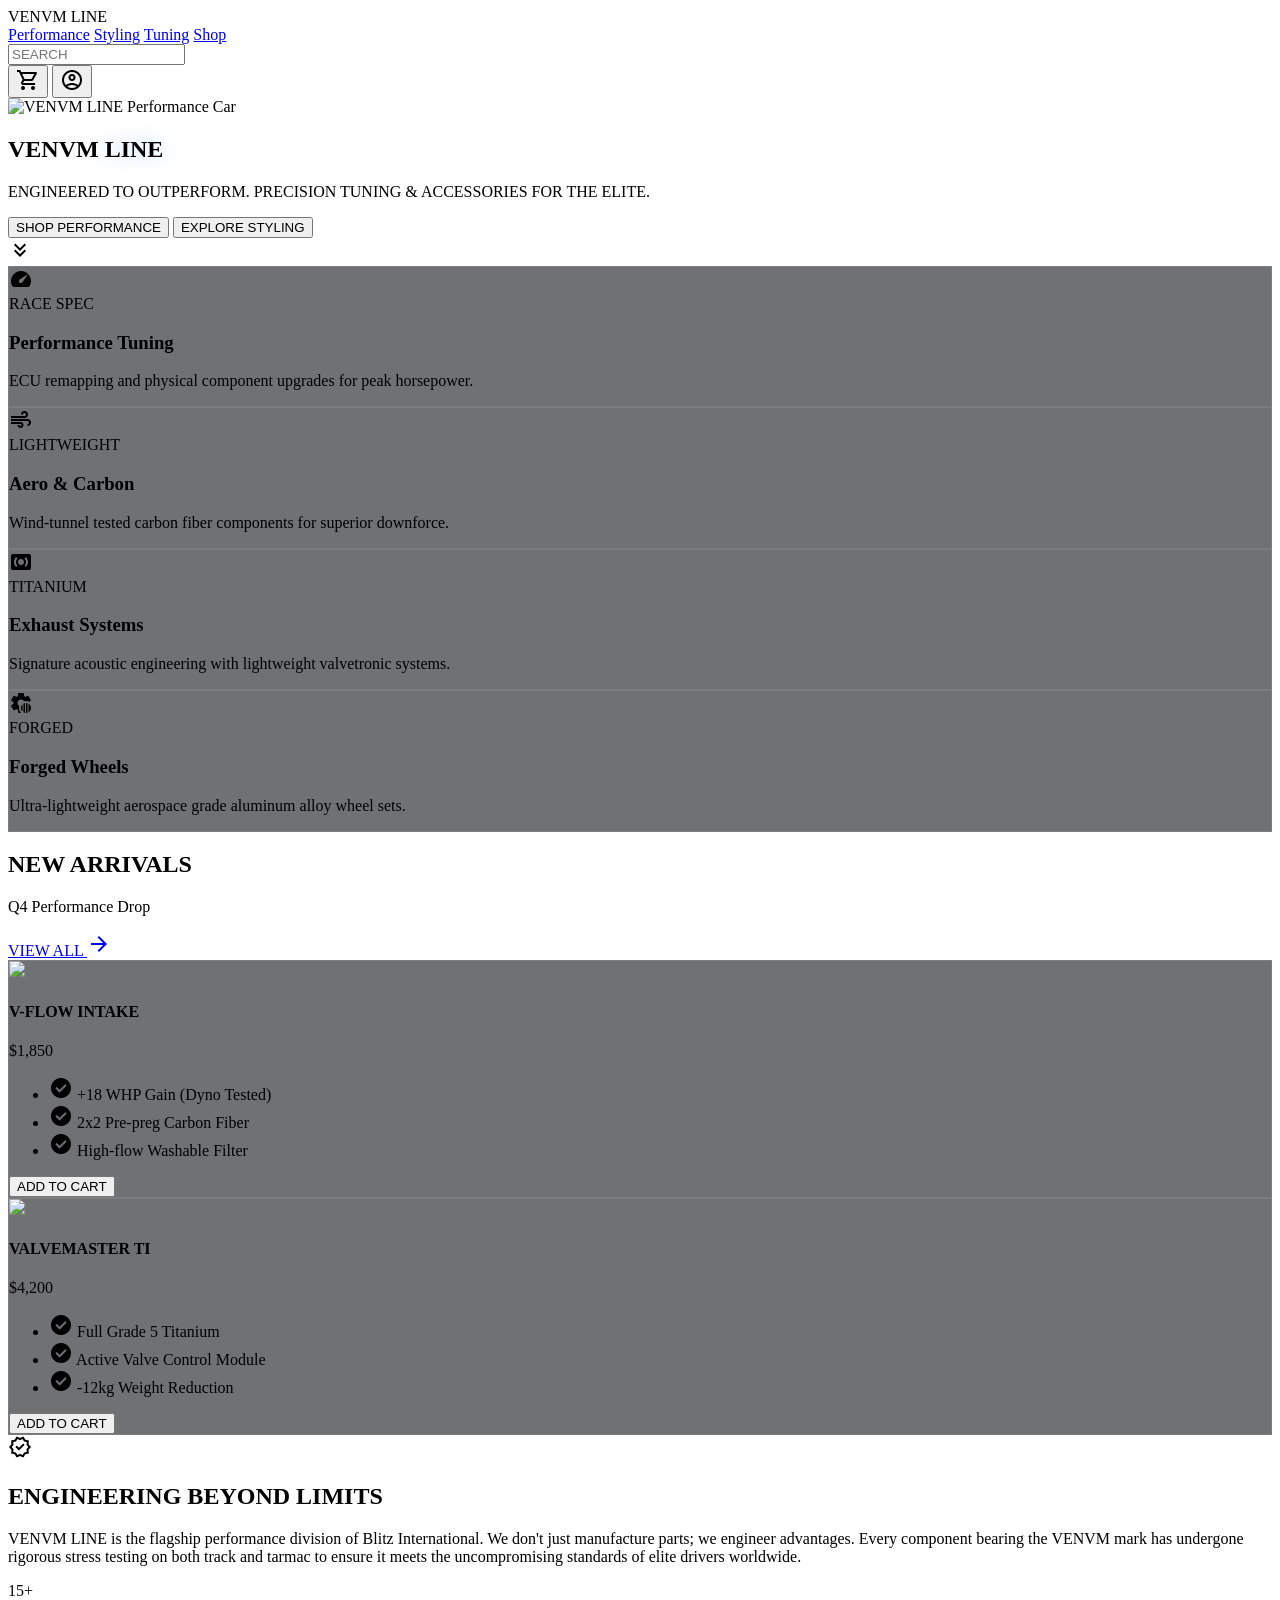
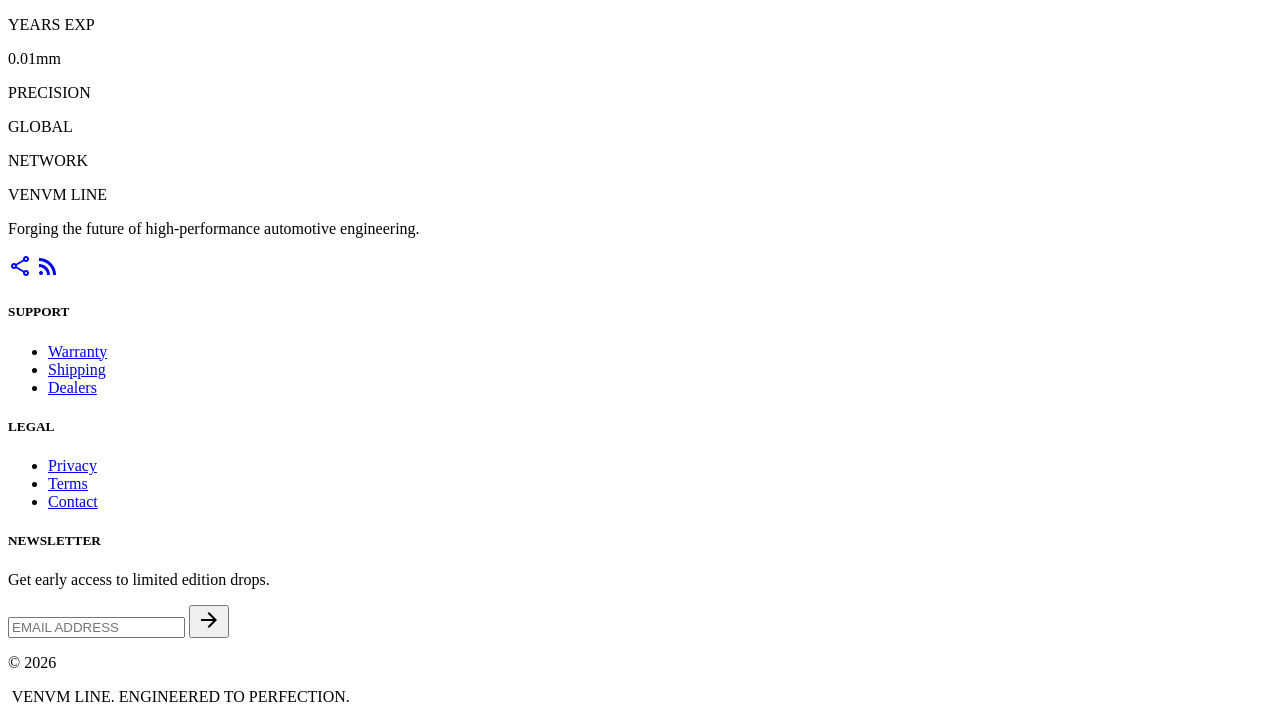
==== index.html @ 1cf6e3cc "Create index.html" ====
<!DOCTYPE html><html class="dark" lang="en"><head>
<meta charset="utf-8">
<meta content="width=device-width, initial-scale=1.0" name="viewport">
<title>VENVM LINE | Engineered to Outperform</title>
<script src="https://cdn.tailwindcss.com?plugins=forms,container-queries"></script>
<link href="https://fonts.googleapis.com/css2?family=Material+Symbols+Outlined:wght,FILL@100..700,0..1&amp;display=swap" rel="stylesheet">
<link href="https://fonts.googleapis.com/css2?family=Geist:wght@400;600;700&amp;family=Inter:wght@400;500&amp;family=JetBrains+Mono:wght@500&amp;display=swap" rel="stylesheet">
<link href="https://fonts.googleapis.com/css2?family=Material+Symbols+Outlined:wght,FILL@100..700,0..1&amp;display=swap" rel="stylesheet">
<script id="tailwind-config">
        tailwind.config = {
            darkMode: "class",
            theme: {
                extend: {
                    "colors": {
                        "tertiary-fixed-dim": "#c4c7ca",
                        "on-tertiary-fixed": "#191c1e",
                        "surface-container-low": "#1a1c1f",
                        "secondary-fixed": "#ffd9de",
                        "primary": "#a1c9ff",
                        "on-secondary-fixed-variant": "#900038",
                        "on-tertiary-fixed-variant": "#44474a",
                        "surface-dim": "#111317",
                        "on-surface": "#e2e2e6",
                        "on-tertiary-container": "#292c2e",
                        "primary-fixed": "#d2e4ff",
                        "on-tertiary": "#2d3133",
                        "error-container": "#93000a",
                        "on-secondary": "#660025",
                        "surface-container": "#1e2023",
                        "on-primary-container": "#002d52",
                        "background": "#111317",
                        "tertiary": "#c4c7ca",
                        "on-secondary-container": "#5a0020",
                        "secondary": "#ffb2be",
                        "surface-bright": "#37393d",
                        "on-primary-fixed-variant": "#00487f",
                        "on-primary": "#00325a",
                        "inverse-primary": "#0061a7",
                        "surface": "#111317",
                        "on-background": "#e2e2e6",
                        "surface-tint": "#a1c9ff",
                        "primary-container": "#0096ff",
                        "surface-container-highest": "#333538",
                        "on-error": "#690005",
                        "inverse-surface": "#e2e2e6",
                        "tertiary-container": "#909396",
                        "error": "#ffb4ab",
                        "inverse-on-surface": "#2f3034",
                        "surface-container-high": "#282a2d",
                        "on-primary-fixed": "#001c37",
                        "on-surface-variant": "#bfc7d5",
                        "tertiary-fixed": "#e0e3e6",
                        "outline": "#89919e",
                        "secondary-container": "#ff4e7c",
                        "outline-variant": "#3f4753",
                        "secondary-fixed-dim": "#ffb2be",
                        "surface-variant": "#333538",
                        "surface-container-lowest": "#0c0e11",
                        "primary-fixed-dim": "#a1c9ff",
                        "on-secondary-fixed": "#400014",
                        "on-error-container": "#ffdad6"
                    },
                    "borderRadius": {
                        "DEFAULT": "0.125rem",
                        "lg": "0.25rem",
                        "xl": "0.5rem",
                        "full": "0.75rem"
                    },
                    "fontFamily": {
                        "headline": ["Geist"],
                        "display": ["Geist"],
                        "body": ["Inter"],
                        "label": ["JetBrains Mono"]
                    }
                }
            }
        }
    </script>
<style>
        .material-symbols-outlined {
            font-variation-settings: 'FILL' 0, 'wght' 400, 'GRAD' 0, 'opsz' 24;
        }
        .carbon-texture {
            background-image: linear-gradient(45deg, rgba(255,255,255,0.02) 25%, transparent 25%, transparent 50%, rgba(255,255,255,0.02) 50%, rgba(255,255,255,0.02) 75%, transparent 75%, transparent);
            background-size: 4px 4px;
        }
        .glass-panel {
            background: rgba(17, 19, 23, 0.6);
            backdrop-filter: blur(20px);
            border: 1px solid rgba(226, 226, 230, 0.1);
        }
        .text-glow-blue {
            text-shadow: 0 0 20px rgba(0, 150, 255, 0.3);
        }
    </style>
</head>
<body class="bg-background text-on-background font-body selection:bg-primary/30">
<!-- TopNavBar -->
<nav class="fixed top-0 w-full z-50 bg-background/80 backdrop-blur-xl border-b border-outline-variant/10">
<div class="flex justify-between items-center h-20 px-12 max-w-[1440px] mx-auto">
<div class="font-headline font-bold text-headline-md tracking-tighter text-on-surface">VENVM LINE</div>
<div class="hidden md:flex gap-10">
<a class="font-headline text-label-md uppercase tracking-widest text-on-surface-variant hover:text-on-surface transition-colors" href="#">Performance</a>
<a class="font-headline text-label-md uppercase tracking-widest text-on-surface-variant hover:text-on-surface transition-colors" href="#">Styling</a>
<a class="font-headline text-label-md uppercase tracking-widest text-on-surface-variant hover:text-on-surface transition-colors" href="#">Tuning</a>
<a class="font-headline text-label-md uppercase tracking-widest text-primary border-b-2 border-primary pb-1" href="#">Shop</a>
</div>
<div class="flex items-center gap-6">
<div class="relative hidden sm:block">
<input class="bg-surface-container-low border-none rounded-sm px-4 py-1.5 text-xs font-label tracking-widest focus:ring-1 focus:ring-primary w-48 transition-all" placeholder="SEARCH" type="text">
</div>
<button class="text-on-surface hover:bg-surface-bright/20 p-2 transition-all"><span class="material-symbols-outlined">shopping_cart</span></button>
<button class="text-on-surface hover:bg-surface-bright/20 p-2 transition-all"><span class="material-symbols-outlined">account_circle</span></button>
</div>
</div>
</nav>
<!-- Hero Section -->
<section class="relative h-screen w-full flex items-center justify-center overflow-hidden">
<div class="absolute inset-0 z-0">
<img alt="VENVM LINE Performance Car" class="w-full h-full object-cover brightness-50" src="https://lh3.googleusercontent.com/aida-public/[base64]">
<div class="absolute inset-0 bg-gradient-to-t from-background via-transparent to-background/50"></div>
</div>
<div class="relative z-10 text-center px-6 max-w-4xl">
<h1 class="font-headline font-extrabold text-[5rem] md:text-[8rem] leading-none tracking-tighter text-on-surface mb-6 drop-shadow-2xl">
                VENVM <span class="text-primary text-glow-blue">LINE</span>
</h1>
<p class="font-label text-label-md md:text-headline-sm text-on-surface-variant tracking-[0.3em] uppercase mb-12 max-w-2xl mx-auto">
                ENGINEERED TO OUTPERFORM. PRECISION TUNING &amp; ACCESSORIES FOR THE ELITE.
            </p>
<div class="flex flex-col sm:flex-row gap-6 justify-center items-center">
<button class="px-10 py-4 bg-primary-container text-on-primary-container font-headline font-bold text-label-md uppercase tracking-widest rounded-lg hover:scale-105 transition-all duration-300">
                    SHOP PERFORMANCE
                </button>
<button class="px-10 py-4 border-2 border-on-surface/20 text-on-surface font-headline font-bold text-label-md uppercase tracking-widest rounded-lg hover:bg-on-surface/5 transition-all duration-300">
                    EXPLORE STYLING
                </button>
</div>
</div>
<!-- Scroll Indicator -->
<div class="absolute bottom-10 left-1/2 -translate-x-1/2 animate-bounce">
<span class="material-symbols-outlined text-primary">keyboard_double_arrow_down</span>
</div>
</section>
<!-- Features/Categories Section -->
<section class="py-24 px-12 max-w-[1440px] mx-auto">
<div class="grid grid-cols-1 md:grid-cols-2 lg:grid-cols-4 gap-6">
<!-- Performance Tuning -->
<div class="group relative aspect-[4/5] glass-panel p-8 flex flex-col justify-end overflow-hidden cursor-pointer hover:border-primary/50 transition-all">
<div class="absolute top-0 right-0 p-8 opacity-20 group-hover:opacity-40 transition-opacity">
<span class="material-symbols-outlined text-[6rem]" style="font-variation-settings: &quot;FILL&quot; 1;">speed</span>
</div>
<div class="relative z-10">
<span class="inline-block px-2 py-1 bg-secondary text-on-secondary text-[10px] font-label font-bold mb-4 rounded-sm">RACE SPEC</span>
<h3 class="font-headline text-headline-md font-bold text-on-surface mb-2">Performance Tuning</h3>
<p class="text-on-surface-variant text-body-sm">ECU remapping and physical component upgrades for peak horsepower.</p>
</div>
<div class="absolute inset-0 bg-primary/5 translate-y-full group-hover:translate-y-0 transition-transform duration-500"></div>
</div>
<!-- Aero & Carbon -->
<div class="group relative aspect-[4/5] glass-panel p-8 flex flex-col justify-end overflow-hidden cursor-pointer hover:border-primary/50 transition-all">
<div class="absolute top-0 right-0 p-8 opacity-20 group-hover:opacity-40 transition-opacity">
<span class="material-symbols-outlined text-[6rem]" style="font-variation-settings: &quot;FILL&quot; 1;">air</span>
</div>
<div class="relative z-10">
<span class="inline-block px-2 py-1 bg-surface-container-highest text-on-surface text-[10px] font-label font-bold mb-4 rounded-sm">LIGHTWEIGHT</span>
<h3 class="font-headline text-headline-md font-bold text-on-surface mb-2">Aero &amp; Carbon</h3>
<p class="text-on-surface-variant text-body-sm">Wind-tunnel tested carbon fiber components for superior downforce.</p>
</div>
<div class="absolute inset-0 bg-primary/5 translate-y-full group-hover:translate-y-0 transition-transform duration-500"></div>
</div>
<!-- Exhaust Systems -->
<div class="group relative aspect-[4/5] glass-panel p-8 flex flex-col justify-end overflow-hidden cursor-pointer hover:border-primary/50 transition-all">
<div class="absolute top-0 right-0 p-8 opacity-20 group-hover:opacity-40 transition-opacity">
<span class="material-symbols-outlined text-[6rem]" style="font-variation-settings: &quot;FILL&quot; 1;">surround_sound</span>
</div>
<div class="relative z-10">
<span class="inline-block px-2 py-1 bg-secondary text-on-secondary text-[10px] font-label font-bold mb-4 rounded-sm">TITANIUM</span>
<h3 class="font-headline text-headline-md font-bold text-on-surface mb-2">Exhaust Systems</h3>
<p class="text-on-surface-variant text-body-sm">Signature acoustic engineering with lightweight valvetronic systems.</p>
</div>
<div class="absolute inset-0 bg-primary/5 translate-y-full group-hover:translate-y-0 transition-transform duration-500"></div>
</div>
<!-- Forged Wheels -->
<div class="group relative aspect-[4/5] glass-panel p-8 flex flex-col justify-end overflow-hidden cursor-pointer hover:border-primary/50 transition-all">
<div class="absolute top-0 right-0 p-8 opacity-20 group-hover:opacity-40 transition-opacity">
<span class="material-symbols-outlined text-[6rem]" style="font-variation-settings: &quot;FILL&quot; 1;">settings_motion_mode</span>
</div>
<div class="relative z-10">
<span class="inline-block px-2 py-1 bg-surface-container-highest text-on-surface text-[10px] font-label font-bold mb-4 rounded-sm">FORGED</span>
<h3 class="font-headline text-headline-md font-bold text-on-surface mb-2">Forged Wheels</h3>
<p class="text-on-surface-variant text-body-sm">Ultra-lightweight aerospace grade aluminum alloy wheel sets.</p>
</div>
<div class="absolute inset-0 bg-primary/5 translate-y-full group-hover:translate-y-0 transition-transform duration-500"></div>
</div>
</div>
</section>
<!-- Product Showcase (New Arrivals) -->
<section class="py-24 bg-surface-container-lowest">
<div class="max-w-[1440px] mx-auto px-12">
<div class="flex justify-between items-end mb-16">
<div>
<h2 class="font-headline font-bold text-headline-xl text-on-surface mb-2">NEW ARRIVALS</h2>
<p class="font-label text-label-md text-primary uppercase tracking-widest">Q4 Performance Drop</p>
</div>
<a class="font-headline text-label-md text-on-surface-variant hover:text-primary transition-colors flex items-center gap-2" href="#">VIEW ALL <span class="material-symbols-outlined text-sm">arrow_forward</span></a>
</div>
<div class="grid grid-cols-1 md:grid-cols-2 gap-12">
<!-- Product 1 -->
<div class="flex flex-col md:flex-row gap-8 items-center glass-panel p-6 rounded-lg carbon-texture">
<div class="w-full md:w-1/2 aspect-square bg-surface-container rounded overflow-hidden">
<img class="w-full h-full object-cover" data-alt="A macro close-up of a high-performance carbon fiber air intake manifold for a sports car. The weave pattern is incredibly sharp and detailed, reflecting soft studio lighting. The aesthetic is ultra-modern and technical, emphasizing premium engineering and lightweight materials. Deep blacks dominate the scene with subtle cool white highlights on the edges." src="https://lh3.googleusercontent.com/aida-public/[base64]">
</div>
<div class="w-full md:w-1/2 flex flex-col justify-between h-full">
<div>
<div class="flex justify-between items-start mb-4">
<h4 class="font-headline font-bold text-headline-md text-on-surface">V-FLOW INTAKE</h4>
<span class="font-label text-secondary">$1,850</span>
</div>
<ul class="space-y-3 mb-8">
<li class="flex items-center gap-2 text-on-surface-variant text-body-sm">
<span class="material-symbols-outlined text-primary text-sm" style="font-variation-settings: &quot;FILL&quot; 1;">check_circle</span>
                                    +18 WHP Gain (Dyno Tested)
                                </li>
<li class="flex items-center gap-2 text-on-surface-variant text-body-sm">
<span class="material-symbols-outlined text-primary text-sm" style="font-variation-settings: &quot;FILL&quot; 1;">check_circle</span>
                                    2x2 Pre-preg Carbon Fiber
                                </li>
<li class="flex items-center gap-2 text-on-surface-variant text-body-sm">
<span class="material-symbols-outlined text-primary text-sm" style="font-variation-settings: &quot;FILL&quot; 1;">check_circle</span>
                                    High-flow Washable Filter
                                </li>
</ul>
</div>
<button class="w-full py-3 bg-surface-container-high border border-outline-variant/30 text-on-surface font-headline font-bold text-label-sm uppercase tracking-widest hover:bg-primary hover:text-on-primary transition-all">ADD TO CART</button>
</div>
</div>
<!-- Product 2 -->
<div class="flex flex-col md:flex-row gap-8 items-center glass-panel p-6 rounded-lg carbon-texture">
<div class="w-full md:w-1/2 aspect-square bg-surface-container rounded overflow-hidden">
<img class="w-full h-full object-cover" data-alt="A detailed shot of a titanium sport exhaust system with quad burnt blue tips. The metal surface has a brushed finish with visible precision welding beads. The background is a dark, moody automotive workshop environment. The lighting is focused, creating high contrast between the metallic highlights and the surrounding shadows. The style is aggressive and high-performance." src="https://lh3.googleusercontent.com/aida-public/[base64]">
</div>
<div class="w-full md:w-1/2 flex flex-col justify-between h-full">
<div>
<div class="flex justify-between items-start mb-4">
<h4 class="font-headline font-bold text-headline-md text-on-surface">VALVEMASTER TI</h4>
<span class="font-label text-secondary">$4,200</span>
</div>
<ul class="space-y-3 mb-8">
<li class="flex items-center gap-2 text-on-surface-variant text-body-sm">
<span class="material-symbols-outlined text-primary text-sm" style="font-variation-settings: &quot;FILL&quot; 1;">check_circle</span>
                                    Full Grade 5 Titanium
                                </li>
<li class="flex items-center gap-2 text-on-surface-variant text-body-sm">
<span class="material-symbols-outlined text-primary text-sm" style="font-variation-settings: &quot;FILL&quot; 1;">check_circle</span>
                                    Active Valve Control Module
                                </li>
<li class="flex items-center gap-2 text-on-surface-variant text-body-sm">
<span class="material-symbols-outlined text-primary text-sm" style="font-variation-settings: &quot;FILL&quot; 1;">check_circle</span>
                                    -12kg Weight Reduction
                                </li>
</ul>
</div>
<button class="w-full py-3 bg-surface-container-high border border-outline-variant/30 text-on-surface font-headline font-bold text-label-sm uppercase tracking-widest hover:bg-primary hover:text-on-primary transition-all">ADD TO CART</button>
</div>
</div>
</div>
</div>
</section>
<!-- Brand Story Section -->
<section class="py-32 relative overflow-hidden">
<div class="absolute inset-0 z-0 opacity-10">
<div class="carbon-texture w-full h-full"></div>
</div>
<div class="max-w-4xl mx-auto px-12 text-center relative z-10">
<span class="material-symbols-outlined text-primary text-5xl mb-8">verified</span>
<h2 class="font-headline font-bold text-headline-xl text-on-surface mb-8 tracking-tighter">ENGINEERING BEYOND LIMITS</h2>
<p class="font-body text-body-lg text-on-surface-variant leading-relaxed mb-10">
                VENVM LINE is the flagship performance division of <span class="text-on-surface font-bold">Blitz International</span>. We don't just manufacture parts; we engineer advantages. Every component bearing the VENVM mark has undergone rigorous stress testing on both track and tarmac to ensure it meets the uncompromising standards of elite drivers worldwide.
            </p>
<div class="flex justify-center gap-16">
<div class="text-center">
<p class="font-headline text-headline-md font-bold text-primary">15+</p>
<p class="font-label text-label-sm text-on-surface-variant uppercase tracking-widest">YEARS EXP</p>
</div>
<div class="text-center">
<p class="font-headline text-headline-md font-bold text-primary">0.01mm</p>
<p class="font-label text-label-sm text-on-surface-variant uppercase tracking-widest">PRECISION</p>
</div>
<div class="text-center">
<p class="font-headline text-headline-md font-bold text-primary">GLOBAL</p>
<p class="font-label text-label-sm text-on-surface-variant uppercase tracking-widest">NETWORK</p>
</div>
</div>
</div>
</section>
<!-- Footer -->
<footer class="bg-surface-container-lowest border-t border-outline-variant/5">
<div class="grid grid-cols-1 md:grid-cols-4 gap-12 px-12 py-16 max-w-[1440px] mx-auto">
<div class="space-y-6">
<div class="font-headline font-bold text-headline-sm text-on-surface">VENVM LINE</div>
<p class="font-body text-body-sm text-on-surface-variant opacity-80">Forging the future of high-performance automotive engineering.</p>
<div class="flex gap-4">
<a class="text-on-surface-variant hover:text-primary transition-colors" href="#"><span class="material-symbols-outlined">share</span></a>
<a class="text-on-surface-variant hover:text-primary transition-colors" href="#"><span class="material-symbols-outlined">rss_feed</span></a>
</div>
</div>
<div class="space-y-6">
<h5 class="font-headline font-bold text-label-md text-on-surface tracking-widest">SUPPORT</h5>
<ul class="space-y-3 font-body text-body-sm text-on-surface-variant">
<li class=""><a class="hover:text-secondary transition-colors" href="#">Warranty</a></li>
<li class=""><a class="hover:text-secondary transition-colors" href="#">Shipping</a></li>
<li class=""><a class="hover:text-secondary transition-colors" href="#">Dealers</a></li>
</ul>
</div>
<div class="space-y-6">
<h5 class="font-headline font-bold text-label-md text-on-surface tracking-widest">LEGAL</h5>
<ul class="space-y-3 font-body text-body-sm text-on-surface-variant">
<li class=""><a class="hover:text-secondary transition-colors" href="#">Privacy</a></li>
<li class=""><a class="hover:text-secondary transition-colors" href="#">Terms</a></li>
<li class=""><a class="hover:text-secondary transition-colors" href="#">Contact</a></li>
</ul>
</div>
<div class="space-y-6">
<h5 class="font-headline font-bold text-label-md text-on-surface tracking-widest">NEWSLETTER</h5>
<p class="font-body text-body-sm text-on-surface-variant mb-4">Get early access to limited edition drops.</p>
<div class="flex border-b border-outline-variant focus-within:border-primary transition-colors">
<input class="bg-transparent border-none p-0 flex-1 text-xs font-label tracking-widest focus:ring-0" placeholder="EMAIL ADDRESS" type="email">
<button class="p-2 text-primary hover:translate-x-1 transition-transform"><span class="material-symbols-outlined">arrow_forward</span></button>
</div>
</div>
</div>
<div class="px-12 py-8 border-t border-outline-variant/5 text-center">
<p class="font-body text-body-sm text-on-surface-variant opacity-60">© 2026<div>&nbsp;VENVM LINE. ENGINEERED TO PERFECTION.</div></p>
</div>
</footer>


</body></html>
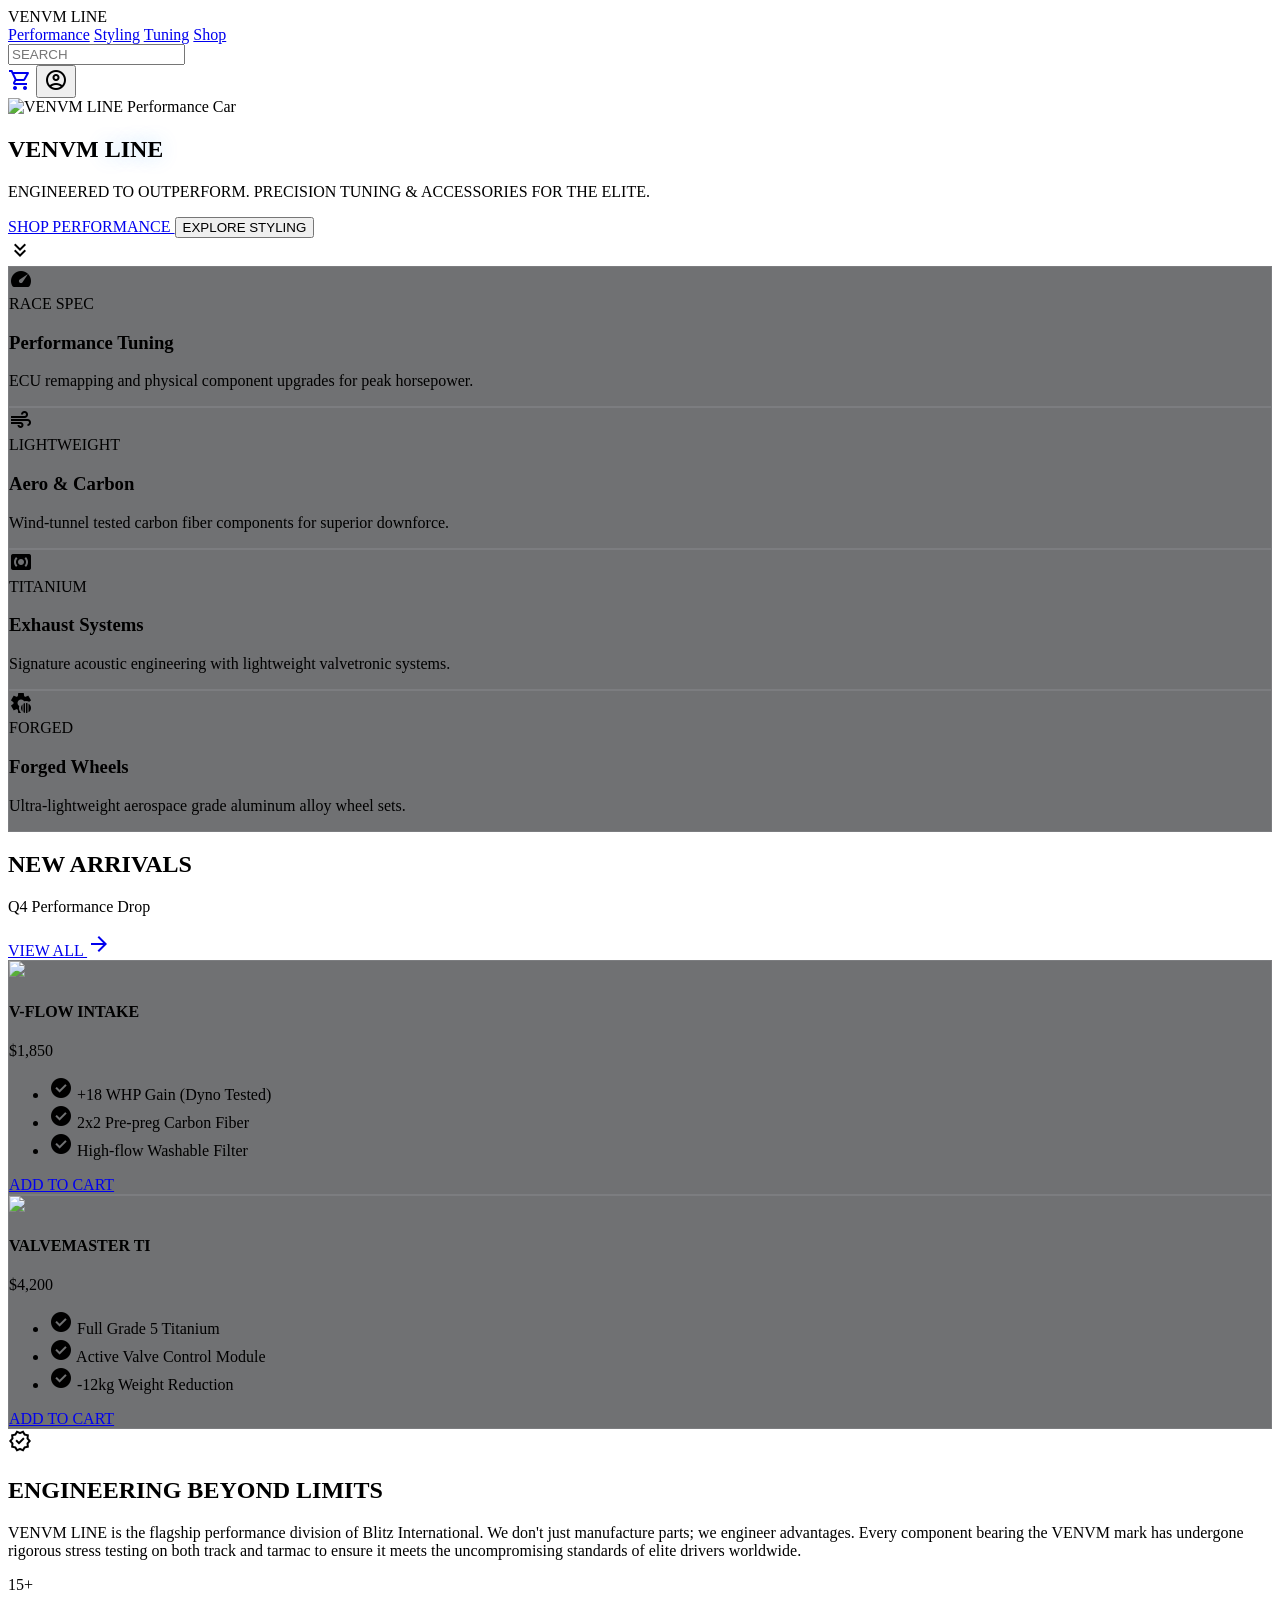
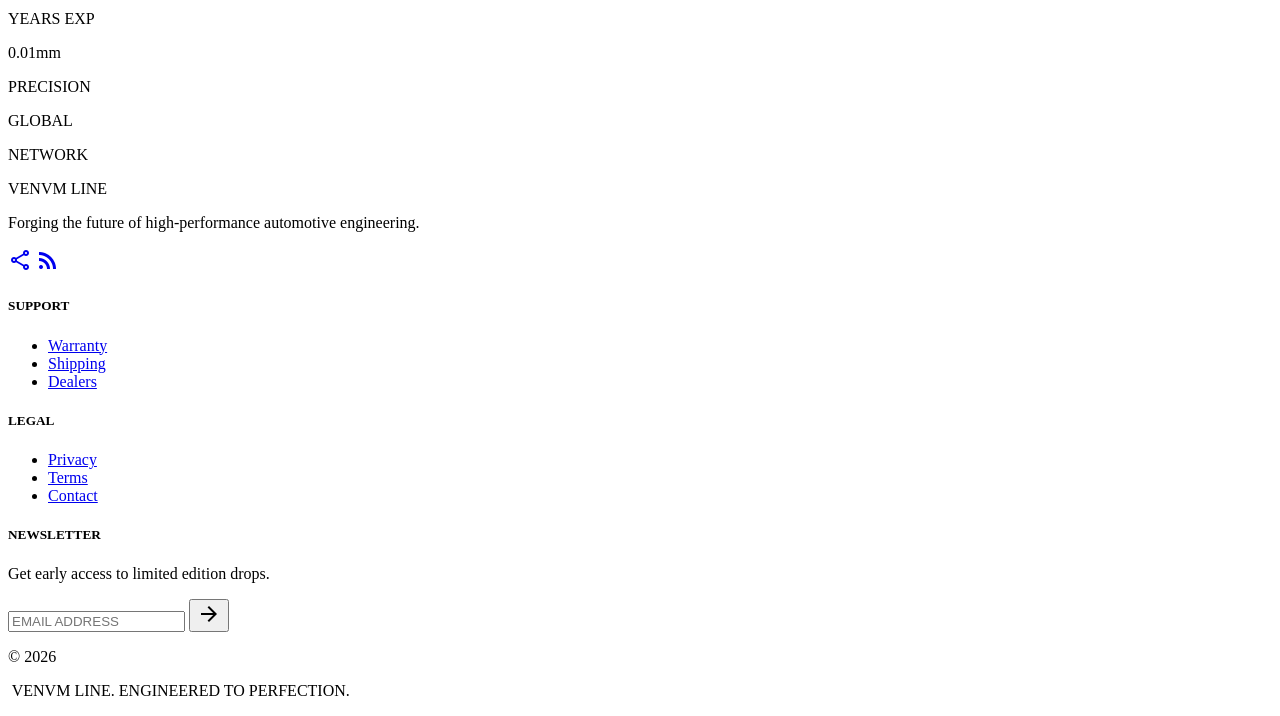
==== commit 3c203d62: "index.html" ====
--- a/index.html
+++ b/index.html
@@ -109,7 +109,7 @@
 <div class="relative hidden sm:block">
 <input class="bg-surface-container-low border-none rounded-sm px-4 py-1.5 text-xs font-label tracking-widest focus:ring-1 focus:ring-primary w-48 transition-all" placeholder="SEARCH" type="text">
 </div>
-<button class="text-on-surface hover:bg-surface-bright/20 p-2 transition-all"><span class="material-symbols-outlined">shopping_cart</span></button>
+<a href="cart.html" class="text-on-surface hover:bg-surface-bright/20 p-2 transition-all"><span class="material-symbols-outlined">shopping_cart</span></a>
 <button class="text-on-surface hover:bg-surface-bright/20 p-2 transition-all"><span class="material-symbols-outlined">account_circle</span></button>
 </div>
 </div>
@@ -128,9 +128,9 @@
                 ENGINEERED TO OUTPERFORM. PRECISION TUNING &amp; ACCESSORIES FOR THE ELITE.
             </p>
 <div class="flex flex-col sm:flex-row gap-6 justify-center items-center">
-<button class="px-10 py-4 bg-primary-container text-on-primary-container font-headline font-bold text-label-md uppercase tracking-widest rounded-lg hover:scale-105 transition-all duration-300">
+<a href="product.html" class="px-10 py-4 bg-primary-container text-on-primary-container font-headline font-bold text-label-md uppercase tracking-widest rounded-lg hover:scale-105 transition-all duration-300 inline-block">
                     SHOP PERFORMANCE
-                </button>
+                </a>
 <button class="px-10 py-4 border-2 border-on-surface/20 text-on-surface font-headline font-bold text-label-md uppercase tracking-widest rounded-lg hover:bg-on-surface/5 transition-all duration-300">
                     EXPLORE STYLING
                 </button>
@@ -208,7 +208,7 @@
 <!-- Product 1 -->
 <div class="flex flex-col md:flex-row gap-8 items-center glass-panel p-6 rounded-lg carbon-texture">
 <div class="w-full md:w-1/2 aspect-square bg-surface-container rounded overflow-hidden">
-<img class="w-full h-full object-cover" data-alt="A macro close-up of a high-performance carbon fiber air intake manifold for a sports car. The weave pattern is incredibly sharp and detailed, reflecting soft studio lighting. The aesthetic is ultra-modern and technical, emphasizing premium engineering and lightweight materials. Deep blacks dominate the scene with subtle cool white highlights on the edges." src="https://lh3.googleusercontent.com/aida-public/[base64]">
+<a href="product.html"><img class="w-full h-full object-cover" data-alt="A macro close-up of a high-performance carbon fiber air intake manifold for a sports car. The weave pattern is incredibly sharp and detailed, reflecting soft studio lighting. The aesthetic is ultra-modern and technical, emphasizing premium engineering and lightweight materials. Deep blacks dominate the scene with subtle cool white highlights on the edges." src="https://lh3.googleusercontent.com/aida-public/[base64]"></a>
 </div>
 <div class="w-full md:w-1/2 flex flex-col justify-between h-full">
 <div>
@@ -231,13 +231,13 @@
                                 </li>
 </ul>
 </div>
-<button class="w-full py-3 bg-surface-container-high border border-outline-variant/30 text-on-surface font-headline font-bold text-label-sm uppercase tracking-widest hover:bg-primary hover:text-on-primary transition-all">ADD TO CART</button>
+<a href="cart.html" class="w-full py-3 bg-surface-container-high border border-outline-variant/30 text-on-surface font-headline font-bold text-label-sm uppercase tracking-widest hover:bg-primary hover:text-on-primary transition-all text-center block">ADD TO CART</a>
 </div>
 </div>
 <!-- Product 2 -->
 <div class="flex flex-col md:flex-row gap-8 items-center glass-panel p-6 rounded-lg carbon-texture">
 <div class="w-full md:w-1/2 aspect-square bg-surface-container rounded overflow-hidden">
-<img class="w-full h-full object-cover" data-alt="A detailed shot of a titanium sport exhaust system with quad burnt blue tips. The metal surface has a brushed finish with visible precision welding beads. The background is a dark, moody automotive workshop environment. The lighting is focused, creating high contrast between the metallic highlights and the surrounding shadows. The style is aggressive and high-performance." src="https://lh3.googleusercontent.com/aida-public/[base64]">
+<a href="product.html"><img class="w-full h-full object-cover" data-alt="A detailed shot of a titanium sport exhaust system with quad burnt blue tips. The metal surface has a brushed finish with visible precision welding beads. The background is a dark, moody automotive workshop environment. The lighting is focused, creating high contrast between the metallic highlights and the surrounding shadows. The style is aggressive and high-performance." src="https://lh3.googleusercontent.com/aida-public/[base64]"></a>
 </div>
 <div class="w-full md:w-1/2 flex flex-col justify-between h-full">
 <div>
@@ -260,7 +260,7 @@
                                 </li>
 </ul>
 </div>
-<button class="w-full py-3 bg-surface-container-high border border-outline-variant/30 text-on-surface font-headline font-bold text-label-sm uppercase tracking-widest hover:bg-primary hover:text-on-primary transition-all">ADD TO CART</button>
+<a href="cart.html" class="w-full py-3 bg-surface-container-high border border-outline-variant/30 text-on-surface font-headline font-bold text-label-sm uppercase tracking-widest hover:bg-primary hover:text-on-primary transition-all text-center block">ADD TO CART</a>
 </div>
 </div>
 </div>
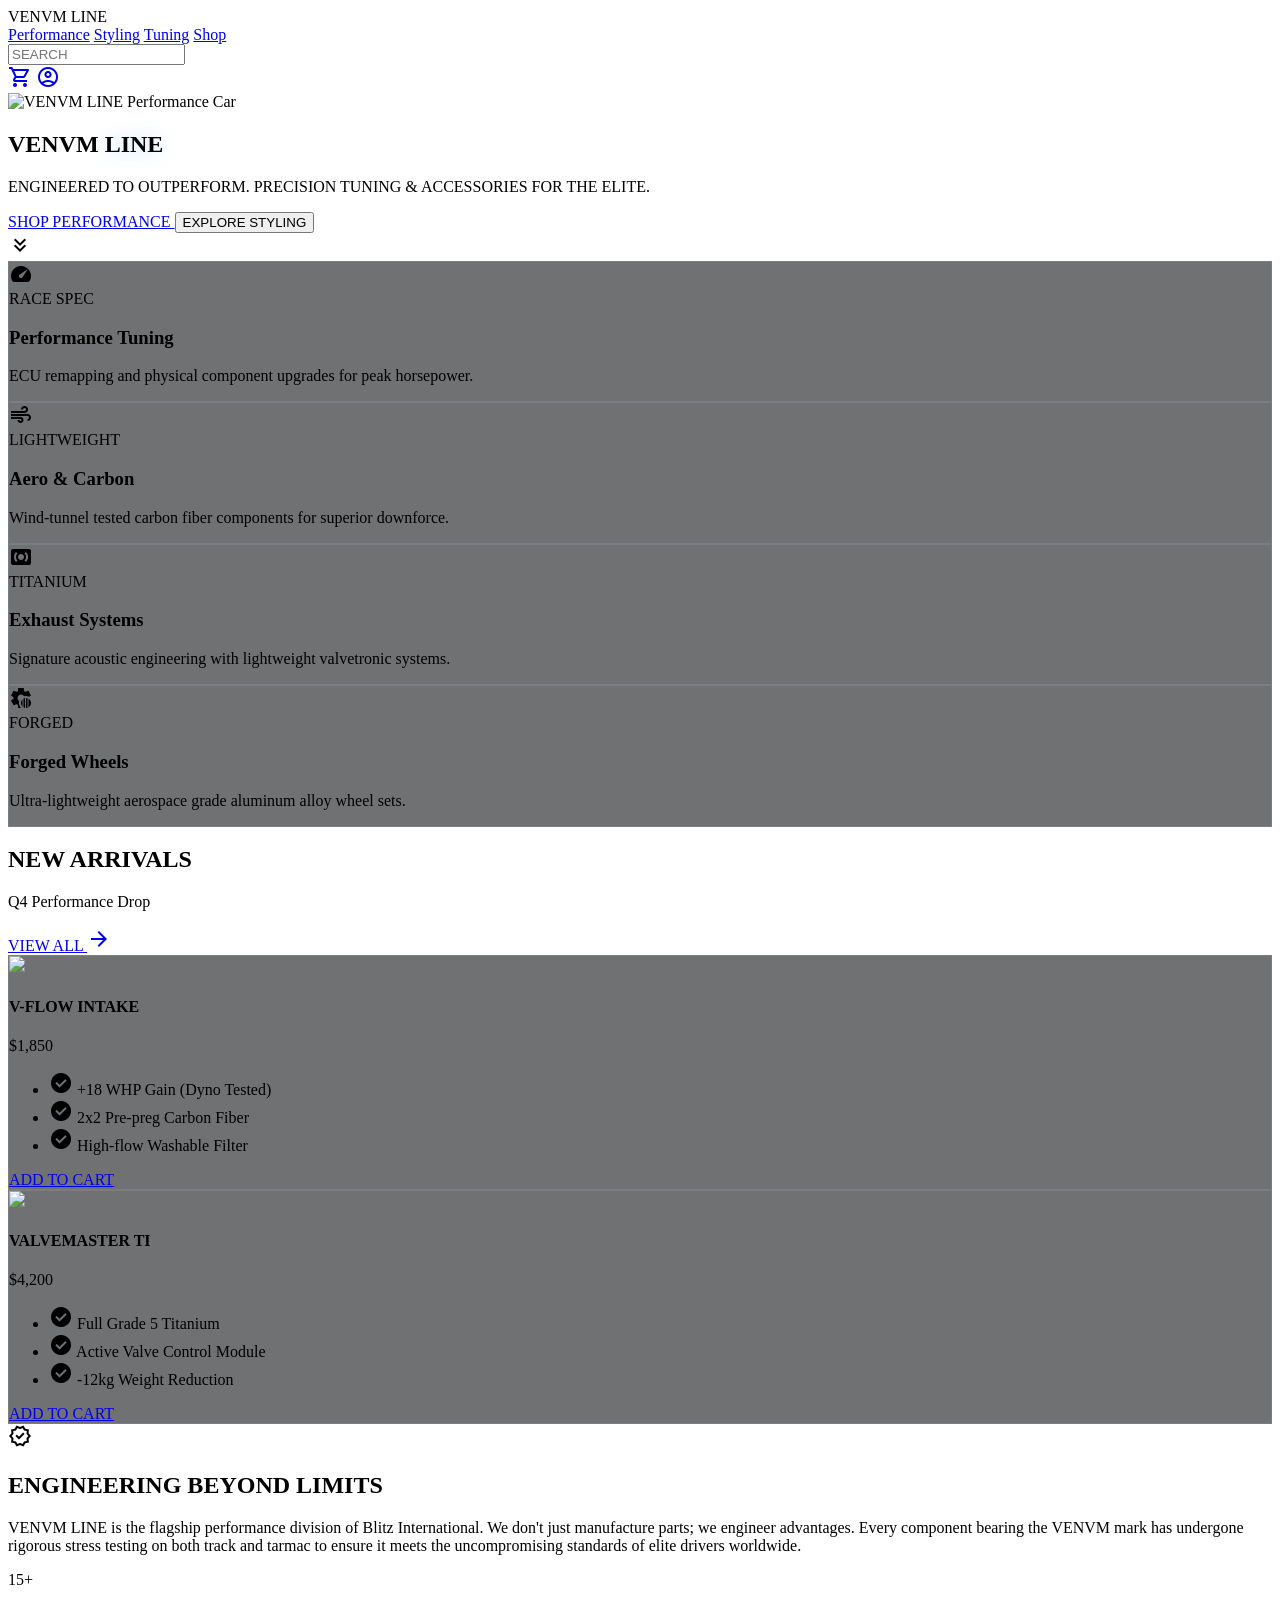
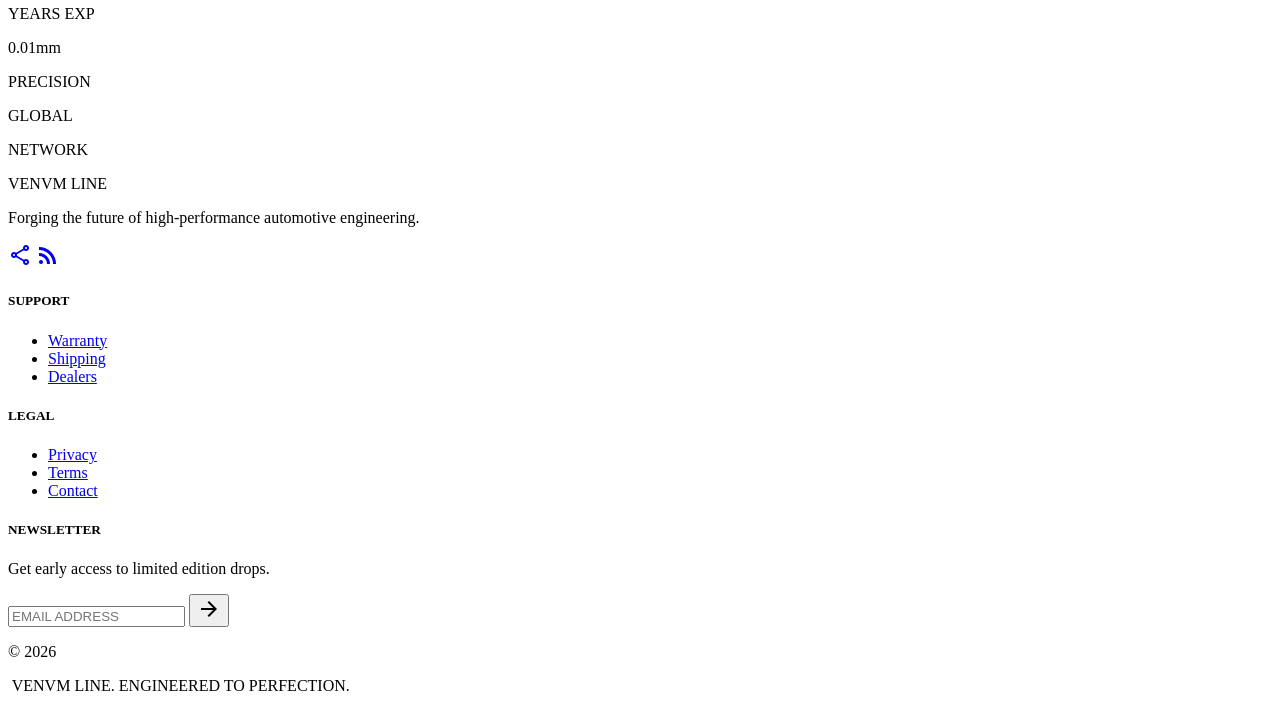
==== commit 04e0a083: "Update index.html" ====
--- a/index.html
+++ b/index.html
@@ -110,7 +110,7 @@
 <input class="bg-surface-container-low border-none rounded-sm px-4 py-1.5 text-xs font-label tracking-widest focus:ring-1 focus:ring-primary w-48 transition-all" placeholder="SEARCH" type="text">
 </div>
 <a href="cart.html" class="text-on-surface hover:bg-surface-bright/20 p-2 transition-all"><span class="material-symbols-outlined">shopping_cart</span></a>
-<button class="text-on-surface hover:bg-surface-bright/20 p-2 transition-all"><span class="material-symbols-outlined">account_circle</span></button>
+<a href="account.html" class="text-on-surface hover:bg-surface-bright/20 p-2 transition-all"><span class="material-symbols-outlined">account_circle</span></a>
 </div>
 </div>
 </nav>
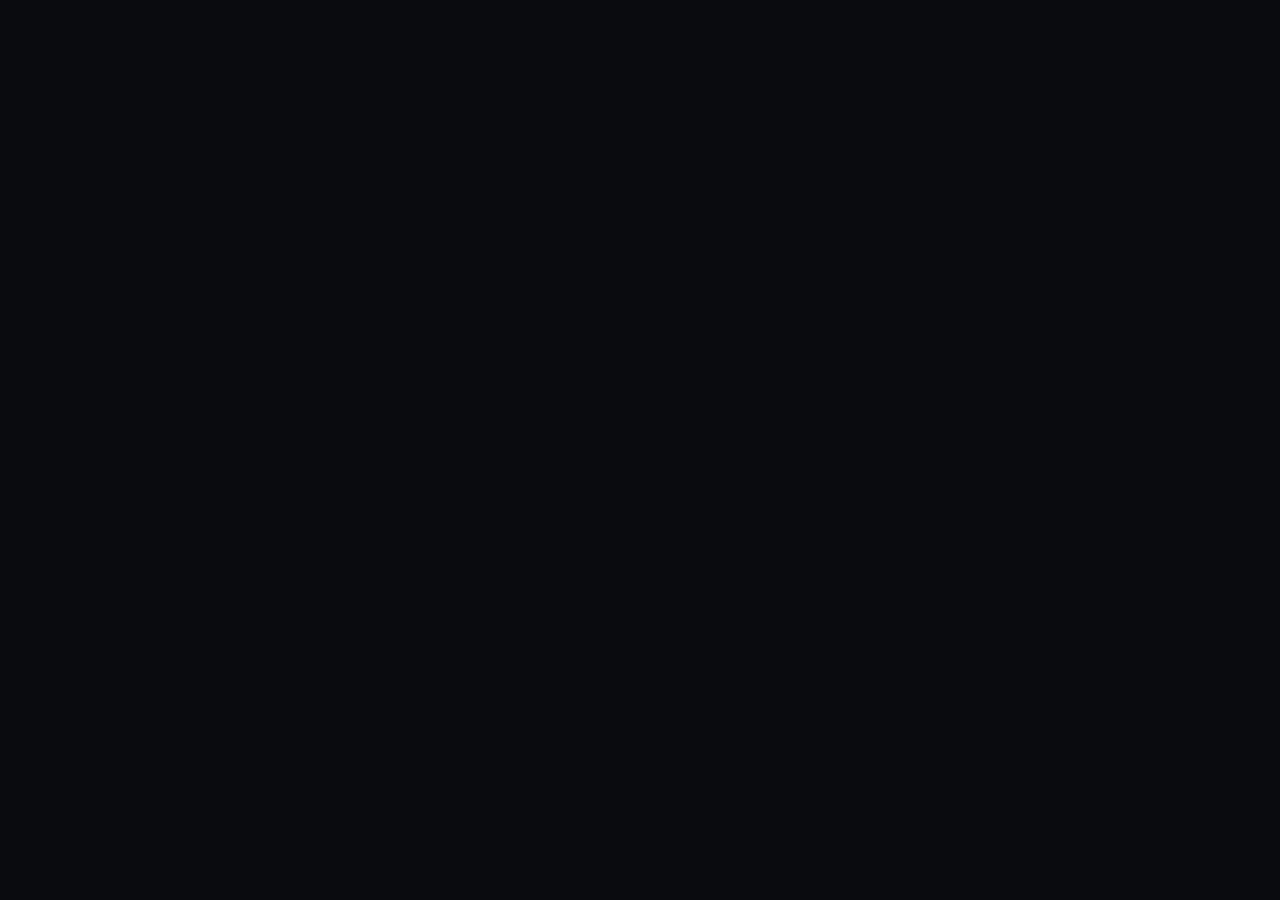
==== commit 0a9be389: "Add files via upload" ====
--- a/index.html
+++ b/index.html
@@ -1,338 +1,57 @@
-<!DOCTYPE html><html class="dark" lang="en"><head>
+<!DOCTYPE html>
+<html lang="en">
+<head>
 <meta charset="utf-8">
-<meta content="width=device-width, initial-scale=1.0" name="viewport">
-<title>VENVM LINE | Engineered to Outperform</title>
-<script src="https://cdn.tailwindcss.com?plugins=forms,container-queries"></script>
-<link href="https://fonts.googleapis.com/css2?family=Material+Symbols+Outlined:wght,FILL@100..700,0..1&amp;display=swap" rel="stylesheet">
-<link href="https://fonts.googleapis.com/css2?family=Geist:wght@400;600;700&amp;family=Inter:wght@400;500&amp;family=JetBrains+Mono:wght@500&amp;display=swap" rel="stylesheet">
-<link href="https://fonts.googleapis.com/css2?family=Material+Symbols+Outlined:wght,FILL@100..700,0..1&amp;display=swap" rel="stylesheet">
-<script id="tailwind-config">
-        tailwind.config = {
-            darkMode: "class",
-            theme: {
-                extend: {
-                    "colors": {
-                        "tertiary-fixed-dim": "#c4c7ca",
-                        "on-tertiary-fixed": "#191c1e",
-                        "surface-container-low": "#1a1c1f",
-                        "secondary-fixed": "#ffd9de",
-                        "primary": "#a1c9ff",
-                        "on-secondary-fixed-variant": "#900038",
-                        "on-tertiary-fixed-variant": "#44474a",
-                        "surface-dim": "#111317",
-                        "on-surface": "#e2e2e6",
-                        "on-tertiary-container": "#292c2e",
-                        "primary-fixed": "#d2e4ff",
-                        "on-tertiary": "#2d3133",
-                        "error-container": "#93000a",
-                        "on-secondary": "#660025",
-                        "surface-container": "#1e2023",
-                        "on-primary-container": "#002d52",
-                        "background": "#111317",
-                        "tertiary": "#c4c7ca",
-                        "on-secondary-container": "#5a0020",
-                        "secondary": "#ffb2be",
-                        "surface-bright": "#37393d",
-                        "on-primary-fixed-variant": "#00487f",
-                        "on-primary": "#00325a",
-                        "inverse-primary": "#0061a7",
-                        "surface": "#111317",
-                        "on-background": "#e2e2e6",
-                        "surface-tint": "#a1c9ff",
-                        "primary-container": "#0096ff",
-                        "surface-container-highest": "#333538",
-                        "on-error": "#690005",
-                        "inverse-surface": "#e2e2e6",
-                        "tertiary-container": "#909396",
-                        "error": "#ffb4ab",
-                        "inverse-on-surface": "#2f3034",
-                        "surface-container-high": "#282a2d",
-                        "on-primary-fixed": "#001c37",
-                        "on-surface-variant": "#bfc7d5",
-                        "tertiary-fixed": "#e0e3e6",
-                        "outline": "#89919e",
-                        "secondary-container": "#ff4e7c",
-                        "outline-variant": "#3f4753",
-                        "secondary-fixed-dim": "#ffb2be",
-                        "surface-variant": "#333538",
-                        "surface-container-lowest": "#0c0e11",
-                        "primary-fixed-dim": "#a1c9ff",
-                        "on-secondary-fixed": "#400014",
-                        "on-error-container": "#ffdad6"
-                    },
-                    "borderRadius": {
-                        "DEFAULT": "0.125rem",
-                        "lg": "0.25rem",
-                        "xl": "0.5rem",
-                        "full": "0.75rem"
-                    },
-                    "fontFamily": {
-                        "headline": ["Geist"],
-                        "display": ["Geist"],
-                        "body": ["Inter"],
-                        "label": ["JetBrains Mono"]
-                    }
-                }
-            }
-        }
-    </script>
+<meta name="viewport" content="width=device-width, initial-scale=1">
+<title>VENVM LINE — Engineered to Outperform</title>
+<meta name="description" content="VENVM LINE — high-performance automotive parts &amp; tuning. ECU tuning, carbon-fibre aero, titanium exhausts, forged wheels and intakes.">
+
+<!-- Design-system tokens, fonts &amp; effects (local, relative paths) -->
+<link rel="stylesheet" href="ds/styles.css">
+
 <style>
-        .material-symbols-outlined {
-            font-variation-settings: 'FILL' 0, 'wght' 400, 'GRAD' 0, 'opsz' 24;
-        }
-        .carbon-texture {
-            background-image: linear-gradient(45deg, rgba(255,255,255,0.02) 25%, transparent 25%, transparent 50%, rgba(255,255,255,0.02) 50%, rgba(255,255,255,0.02) 75%, transparent 75%, transparent);
-            background-size: 4px 4px;
-        }
-        .glass-panel {
-            background: rgba(17, 19, 23, 0.6);
-            backdrop-filter: blur(20px);
-            border: 1px solid rgba(226, 226, 230, 0.1);
-        }
-        .text-glow-blue {
-            text-shadow: 0 0 20px rgba(0, 150, 255, 0.3);
-        }
-    </style>
+  * { box-sizing: border-box; }
+  html, body { margin: 0; }
+  body { background: var(--background); color: var(--on-background); font-family: var(--font-body); }
+  ::selection { background: rgba(161, 201, 255, 0.3); }
+  .venvm-search::placeholder { color: rgba(191,199,213,0.5); }
+  @keyframes venvm-bounce { 0%,100% { transform: translateX(-50%) translateY(0); } 50% { transform: translateX(-50%) translateY(8px); } }
+  .venvm-bounce { animation: venvm-bounce 1.6s var(--ease-standard) infinite; }
+  @media (prefers-reduced-motion: reduce) { .venvm-bounce { animation: none; } }
+  .brand-wheel { scrollbar-width: thin; scrollbar-color: var(--outline-variant) transparent; }
+  .brand-wheel::-webkit-scrollbar { height: 6px; }
+  .brand-wheel::-webkit-scrollbar-thumb { background: var(--outline-variant); border-radius: 3px; }
+  .brand-wheel::-webkit-scrollbar-track { background: transparent; }
+  .quote-input::placeholder { color: var(--text-placeholder); }
+  /* First-paint backdrop so the page is matte-black before React mounts */
+  #root:empty::before { content: ""; display: block; min-height: 100vh; background: var(--background, #0A0B0E); }
+</style>
 </head>
-<body class="bg-background text-on-background font-body selection:bg-primary/30">
-<!-- TopNavBar -->
-<nav class="fixed top-0 w-full z-50 bg-background/80 backdrop-blur-xl border-b border-outline-variant/10">
-<div class="flex justify-between items-center h-20 px-12 max-w-[1440px] mx-auto">
-<div class="font-headline font-bold text-headline-md tracking-tighter text-on-surface">VENVM LINE</div>
-<div class="hidden md:flex gap-10">
-<a class="font-headline text-label-md uppercase tracking-widest text-on-surface-variant hover:text-on-surface transition-colors" href="#">Performance</a>
-<a class="font-headline text-label-md uppercase tracking-widest text-on-surface-variant hover:text-on-surface transition-colors" href="#">Styling</a>
-<a class="font-headline text-label-md uppercase tracking-widest text-on-surface-variant hover:text-on-surface transition-colors" href="#">Tuning</a>
-<a class="font-headline text-label-md uppercase tracking-widest text-primary border-b-2 border-primary pb-1" href="#">Shop</a>
-</div>
-<div class="flex items-center gap-6">
-<div class="relative hidden sm:block">
-<input class="bg-surface-container-low border-none rounded-sm px-4 py-1.5 text-xs font-label tracking-widest focus:ring-1 focus:ring-primary w-48 transition-all" placeholder="SEARCH" type="text">
-</div>
-<a href="cart.html" class="text-on-surface hover:bg-surface-bright/20 p-2 transition-all"><span class="material-symbols-outlined">shopping_cart</span></a>
-<a href="account.html" class="text-on-surface hover:bg-surface-bright/20 p-2 transition-all"><span class="material-symbols-outlined">account_circle</span></a>
-</div>
-</div>
-</nav>
-<!-- Hero Section -->
-<section class="relative h-screen w-full flex items-center justify-center overflow-hidden">
-<div class="absolute inset-0 z-0">
-<img alt="VENVM LINE Performance Car" class="w-full h-full object-cover brightness-50" src="https://lh3.googleusercontent.com/aida-public/[base64]">
-<div class="absolute inset-0 bg-gradient-to-t from-background via-transparent to-background/50"></div>
-</div>
-<div class="relative z-10 text-center px-6 max-w-4xl">
-<h1 class="font-headline font-extrabold text-[5rem] md:text-[8rem] leading-none tracking-tighter text-on-surface mb-6 drop-shadow-2xl">
-                VENVM <span class="text-primary text-glow-blue">LINE</span>
-</h1>
-<p class="font-label text-label-md md:text-headline-sm text-on-surface-variant tracking-[0.3em] uppercase mb-12 max-w-2xl mx-auto">
-                ENGINEERED TO OUTPERFORM. PRECISION TUNING &amp; ACCESSORIES FOR THE ELITE.
-            </p>
-<div class="flex flex-col sm:flex-row gap-6 justify-center items-center">
-<a href="product.html" class="px-10 py-4 bg-primary-container text-on-primary-container font-headline font-bold text-label-md uppercase tracking-widest rounded-lg hover:scale-105 transition-all duration-300 inline-block">
-                    SHOP PERFORMANCE
-                </a>
-<button class="px-10 py-4 border-2 border-on-surface/20 text-on-surface font-headline font-bold text-label-md uppercase tracking-widest rounded-lg hover:bg-on-surface/5 transition-all duration-300">
-                    EXPLORE STYLING
-                </button>
-</div>
-</div>
-<!-- Scroll Indicator -->
-<div class="absolute bottom-10 left-1/2 -translate-x-1/2 animate-bounce">
-<span class="material-symbols-outlined text-primary">keyboard_double_arrow_down</span>
-</div>
-</section>
-<!-- Features/Categories Section -->
-<section class="py-24 px-12 max-w-[1440px] mx-auto">
-<div class="grid grid-cols-1 md:grid-cols-2 lg:grid-cols-4 gap-6">
-<!-- Performance Tuning -->
-<div class="group relative aspect-[4/5] glass-panel p-8 flex flex-col justify-end overflow-hidden cursor-pointer hover:border-primary/50 transition-all">
-<div class="absolute top-0 right-0 p-8 opacity-20 group-hover:opacity-40 transition-opacity">
-<span class="material-symbols-outlined text-[6rem]" style="font-variation-settings: &quot;FILL&quot; 1;">speed</span>
-</div>
-<div class="relative z-10">
-<span class="inline-block px-2 py-1 bg-secondary text-on-secondary text-[10px] font-label font-bold mb-4 rounded-sm">RACE SPEC</span>
-<h3 class="font-headline text-headline-md font-bold text-on-surface mb-2">Performance Tuning</h3>
-<p class="text-on-surface-variant text-body-sm">ECU remapping and physical component upgrades for peak horsepower.</p>
-</div>
-<div class="absolute inset-0 bg-primary/5 translate-y-full group-hover:translate-y-0 transition-transform duration-500"></div>
-</div>
-<!-- Aero & Carbon -->
-<div class="group relative aspect-[4/5] glass-panel p-8 flex flex-col justify-end overflow-hidden cursor-pointer hover:border-primary/50 transition-all">
-<div class="absolute top-0 right-0 p-8 opacity-20 group-hover:opacity-40 transition-opacity">
-<span class="material-symbols-outlined text-[6rem]" style="font-variation-settings: &quot;FILL&quot; 1;">air</span>
-</div>
-<div class="relative z-10">
-<span class="inline-block px-2 py-1 bg-surface-container-highest text-on-surface text-[10px] font-label font-bold mb-4 rounded-sm">LIGHTWEIGHT</span>
-<h3 class="font-headline text-headline-md font-bold text-on-surface mb-2">Aero &amp; Carbon</h3>
-<p class="text-on-surface-variant text-body-sm">Wind-tunnel tested carbon fiber components for superior downforce.</p>
-</div>
-<div class="absolute inset-0 bg-primary/5 translate-y-full group-hover:translate-y-0 transition-transform duration-500"></div>
-</div>
-<!-- Exhaust Systems -->
-<div class="group relative aspect-[4/5] glass-panel p-8 flex flex-col justify-end overflow-hidden cursor-pointer hover:border-primary/50 transition-all">
-<div class="absolute top-0 right-0 p-8 opacity-20 group-hover:opacity-40 transition-opacity">
-<span class="material-symbols-outlined text-[6rem]" style="font-variation-settings: &quot;FILL&quot; 1;">surround_sound</span>
-</div>
-<div class="relative z-10">
-<span class="inline-block px-2 py-1 bg-secondary text-on-secondary text-[10px] font-label font-bold mb-4 rounded-sm">TITANIUM</span>
-<h3 class="font-headline text-headline-md font-bold text-on-surface mb-2">Exhaust Systems</h3>
-<p class="text-on-surface-variant text-body-sm">Signature acoustic engineering with lightweight valvetronic systems.</p>
-</div>
-<div class="absolute inset-0 bg-primary/5 translate-y-full group-hover:translate-y-0 transition-transform duration-500"></div>
-</div>
-<!-- Forged Wheels -->
-<div class="group relative aspect-[4/5] glass-panel p-8 flex flex-col justify-end overflow-hidden cursor-pointer hover:border-primary/50 transition-all">
-<div class="absolute top-0 right-0 p-8 opacity-20 group-hover:opacity-40 transition-opacity">
-<span class="material-symbols-outlined text-[6rem]" style="font-variation-settings: &quot;FILL&quot; 1;">settings_motion_mode</span>
-</div>
-<div class="relative z-10">
-<span class="inline-block px-2 py-1 bg-surface-container-highest text-on-surface text-[10px] font-label font-bold mb-4 rounded-sm">FORGED</span>
-<h3 class="font-headline text-headline-md font-bold text-on-surface mb-2">Forged Wheels</h3>
-<p class="text-on-surface-variant text-body-sm">Ultra-lightweight aerospace grade aluminum alloy wheel sets.</p>
-</div>
-<div class="absolute inset-0 bg-primary/5 translate-y-full group-hover:translate-y-0 transition-transform duration-500"></div>
-</div>
-</div>
-</section>
-<!-- Product Showcase (New Arrivals) -->
-<section class="py-24 bg-surface-container-lowest">
-<div class="max-w-[1440px] mx-auto px-12">
-<div class="flex justify-between items-end mb-16">
-<div>
-<h2 class="font-headline font-bold text-headline-xl text-on-surface mb-2">NEW ARRIVALS</h2>
-<p class="font-label text-label-md text-primary uppercase tracking-widest">Q4 Performance Drop</p>
-</div>
-<a class="font-headline text-label-md text-on-surface-variant hover:text-primary transition-colors flex items-center gap-2" href="#">VIEW ALL <span class="material-symbols-outlined text-sm">arrow_forward</span></a>
-</div>
-<div class="grid grid-cols-1 md:grid-cols-2 gap-12">
-<!-- Product 1 -->
-<div class="flex flex-col md:flex-row gap-8 items-center glass-panel p-6 rounded-lg carbon-texture">
-<div class="w-full md:w-1/2 aspect-square bg-surface-container rounded overflow-hidden">
-<a href="product.html"><img class="w-full h-full object-cover" data-alt="A macro close-up of a high-performance carbon fiber air intake manifold for a sports car. The weave pattern is incredibly sharp and detailed, reflecting soft studio lighting. The aesthetic is ultra-modern and technical, emphasizing premium engineering and lightweight materials. Deep blacks dominate the scene with subtle cool white highlights on the edges." src="https://lh3.googleusercontent.com/aida-public/[base64]"></a>
-</div>
-<div class="w-full md:w-1/2 flex flex-col justify-between h-full">
-<div>
-<div class="flex justify-between items-start mb-4">
-<h4 class="font-headline font-bold text-headline-md text-on-surface">V-FLOW INTAKE</h4>
-<span class="font-label text-secondary">$1,850</span>
-</div>
-<ul class="space-y-3 mb-8">
-<li class="flex items-center gap-2 text-on-surface-variant text-body-sm">
-<span class="material-symbols-outlined text-primary text-sm" style="font-variation-settings: &quot;FILL&quot; 1;">check_circle</span>
-                                    +18 WHP Gain (Dyno Tested)
-                                </li>
-<li class="flex items-center gap-2 text-on-surface-variant text-body-sm">
-<span class="material-symbols-outlined text-primary text-sm" style="font-variation-settings: &quot;FILL&quot; 1;">check_circle</span>
-                                    2x2 Pre-preg Carbon Fiber
-                                </li>
-<li class="flex items-center gap-2 text-on-surface-variant text-body-sm">
-<span class="material-symbols-outlined text-primary text-sm" style="font-variation-settings: &quot;FILL&quot; 1;">check_circle</span>
-                                    High-flow Washable Filter
-                                </li>
-</ul>
-</div>
-<a href="cart.html" class="w-full py-3 bg-surface-container-high border border-outline-variant/30 text-on-surface font-headline font-bold text-label-sm uppercase tracking-widest hover:bg-primary hover:text-on-primary transition-all text-center block">ADD TO CART</a>
-</div>
-</div>
-<!-- Product 2 -->
-<div class="flex flex-col md:flex-row gap-8 items-center glass-panel p-6 rounded-lg carbon-texture">
-<div class="w-full md:w-1/2 aspect-square bg-surface-container rounded overflow-hidden">
-<a href="product.html"><img class="w-full h-full object-cover" data-alt="A detailed shot of a titanium sport exhaust system with quad burnt blue tips. The metal surface has a brushed finish with visible precision welding beads. The background is a dark, moody automotive workshop environment. The lighting is focused, creating high contrast between the metallic highlights and the surrounding shadows. The style is aggressive and high-performance." src="https://lh3.googleusercontent.com/aida-public/[base64]"></a>
-</div>
-<div class="w-full md:w-1/2 flex flex-col justify-between h-full">
-<div>
-<div class="flex justify-between items-start mb-4">
-<h4 class="font-headline font-bold text-headline-md text-on-surface">VALVEMASTER TI</h4>
-<span class="font-label text-secondary">$4,200</span>
-</div>
-<ul class="space-y-3 mb-8">
-<li class="flex items-center gap-2 text-on-surface-variant text-body-sm">
-<span class="material-symbols-outlined text-primary text-sm" style="font-variation-settings: &quot;FILL&quot; 1;">check_circle</span>
-                                    Full Grade 5 Titanium
-                                </li>
-<li class="flex items-center gap-2 text-on-surface-variant text-body-sm">
-<span class="material-symbols-outlined text-primary text-sm" style="font-variation-settings: &quot;FILL&quot; 1;">check_circle</span>
-                                    Active Valve Control Module
-                                </li>
-<li class="flex items-center gap-2 text-on-surface-variant text-body-sm">
-<span class="material-symbols-outlined text-primary text-sm" style="font-variation-settings: &quot;FILL&quot; 1;">check_circle</span>
-                                    -12kg Weight Reduction
-                                </li>
-</ul>
-</div>
-<a href="cart.html" class="w-full py-3 bg-surface-container-high border border-outline-variant/30 text-on-surface font-headline font-bold text-label-sm uppercase tracking-widest hover:bg-primary hover:text-on-primary transition-all text-center block">ADD TO CART</a>
-</div>
-</div>
-</div>
-</div>
-</section>
-<!-- Brand Story Section -->
-<section class="py-32 relative overflow-hidden">
-<div class="absolute inset-0 z-0 opacity-10">
-<div class="carbon-texture w-full h-full"></div>
-</div>
-<div class="max-w-4xl mx-auto px-12 text-center relative z-10">
-<span class="material-symbols-outlined text-primary text-5xl mb-8">verified</span>
-<h2 class="font-headline font-bold text-headline-xl text-on-surface mb-8 tracking-tighter">ENGINEERING BEYOND LIMITS</h2>
-<p class="font-body text-body-lg text-on-surface-variant leading-relaxed mb-10">
-                VENVM LINE is the flagship performance division of <span class="text-on-surface font-bold">Blitz International</span>. We don't just manufacture parts; we engineer advantages. Every component bearing the VENVM mark has undergone rigorous stress testing on both track and tarmac to ensure it meets the uncompromising standards of elite drivers worldwide.
-            </p>
-<div class="flex justify-center gap-16">
-<div class="text-center">
-<p class="font-headline text-headline-md font-bold text-primary">15+</p>
-<p class="font-label text-label-sm text-on-surface-variant uppercase tracking-widest">YEARS EXP</p>
-</div>
-<div class="text-center">
-<p class="font-headline text-headline-md font-bold text-primary">0.01mm</p>
-<p class="font-label text-label-sm text-on-surface-variant uppercase tracking-widest">PRECISION</p>
-</div>
-<div class="text-center">
-<p class="font-headline text-headline-md font-bold text-primary">GLOBAL</p>
-<p class="font-label text-label-sm text-on-surface-variant uppercase tracking-widest">NETWORK</p>
-</div>
-</div>
-</div>
-</section>
-<!-- Footer -->
-<footer class="bg-surface-container-lowest border-t border-outline-variant/5">
-<div class="grid grid-cols-1 md:grid-cols-4 gap-12 px-12 py-16 max-w-[1440px] mx-auto">
-<div class="space-y-6">
-<div class="font-headline font-bold text-headline-sm text-on-surface">VENVM LINE</div>
-<p class="font-body text-body-sm text-on-surface-variant opacity-80">Forging the future of high-performance automotive engineering.</p>
-<div class="flex gap-4">
-<a class="text-on-surface-variant hover:text-primary transition-colors" href="#"><span class="material-symbols-outlined">share</span></a>
-<a class="text-on-surface-variant hover:text-primary transition-colors" href="#"><span class="material-symbols-outlined">rss_feed</span></a>
-</div>
-</div>
-<div class="space-y-6">
-<h5 class="font-headline font-bold text-label-md text-on-surface tracking-widest">SUPPORT</h5>
-<ul class="space-y-3 font-body text-body-sm text-on-surface-variant">
-<li class=""><a class="hover:text-secondary transition-colors" href="#">Warranty</a></li>
-<li class=""><a class="hover:text-secondary transition-colors" href="#">Shipping</a></li>
-<li class=""><a class="hover:text-secondary transition-colors" href="#">Dealers</a></li>
-</ul>
-</div>
-<div class="space-y-6">
-<h5 class="font-headline font-bold text-label-md text-on-surface tracking-widest">LEGAL</h5>
-<ul class="space-y-3 font-body text-body-sm text-on-surface-variant">
-<li class=""><a class="hover:text-secondary transition-colors" href="#">Privacy</a></li>
-<li class=""><a class="hover:text-secondary transition-colors" href="#">Terms</a></li>
-<li class=""><a class="hover:text-secondary transition-colors" href="#">Contact</a></li>
-</ul>
-</div>
-<div class="space-y-6">
-<h5 class="font-headline font-bold text-label-md text-on-surface tracking-widest">NEWSLETTER</h5>
-<p class="font-body text-body-sm text-on-surface-variant mb-4">Get early access to limited edition drops.</p>
-<div class="flex border-b border-outline-variant focus-within:border-primary transition-colors">
-<input class="bg-transparent border-none p-0 flex-1 text-xs font-label tracking-widest focus:ring-0" placeholder="EMAIL ADDRESS" type="email">
-<button class="p-2 text-primary hover:translate-x-1 transition-transform"><span class="material-symbols-outlined">arrow_forward</span></button>
-</div>
-</div>
-</div>
-<div class="px-12 py-8 border-t border-outline-variant/5 text-center">
-<p class="font-body text-body-sm text-on-surface-variant opacity-60">© 2026<div>&nbsp;VENVM LINE. ENGINEERED TO PERFECTION.</div></p>
-</div>
-</footer>
+<body>
+<div id="root"></div>
 
+<!-- React (production UMD) -->
+<script crossorigin src="https://unpkg.com/react@18/umd/react.production.min.js"></script>
+<script crossorigin src="https://unpkg.com/react-dom@18/umd/react-dom.production.min.js"></script>
 
-</body></html>
+<!-- VENVM LINE design-system component bundle (defines window.VENVMLINEDesignSystem_2d12f7) -->
+<script src="ds/_ds_bundle.js"></script>
+
+<!-- Babel standalone — transpiles the JSX app at load -->
+<script src="https://unpkg.com/@babel/standalone@7/babel.min.js"></script>
+
+<!-- The storefront app (JSX). Babel compiles & runs this after the page loads; it sets window.StorefrontApp. -->
+<script type="text/babel" data-presets="react" src="StorefrontApp.jsx"></script>
+
+<!-- Mount -->
+<script type="text/babel" data-presets="react">
+  (function mount() {
+    var App = window.StorefrontApp;
+    if (!App) { return setTimeout(mount, 30); }
+    var root = ReactDOM.createRoot(document.getElementById('root'));
+    // Tweak defaults carried over from the design source.
+    root.render(React.createElement(App, { brandsScale: 1.45, getInTouchScale: 0.7 }));
+  })();
+</script>
+</body>
+</html>
--- a/ds/styles.css
+++ b/ds/styles.css
@@ -0,0 +1,9 @@
+/* VENVM LINE — Design System global entry point.
+   Consumers link THIS file. It is an @import manifest only — every
+   token, font, and effect ships through the closure below. */
+
+@import url('tokens/fonts.css');
+@import url('tokens/colors.css');
+@import url('tokens/typography.css');
+@import url('tokens/spacing.css');
+@import url('tokens/effects.css');
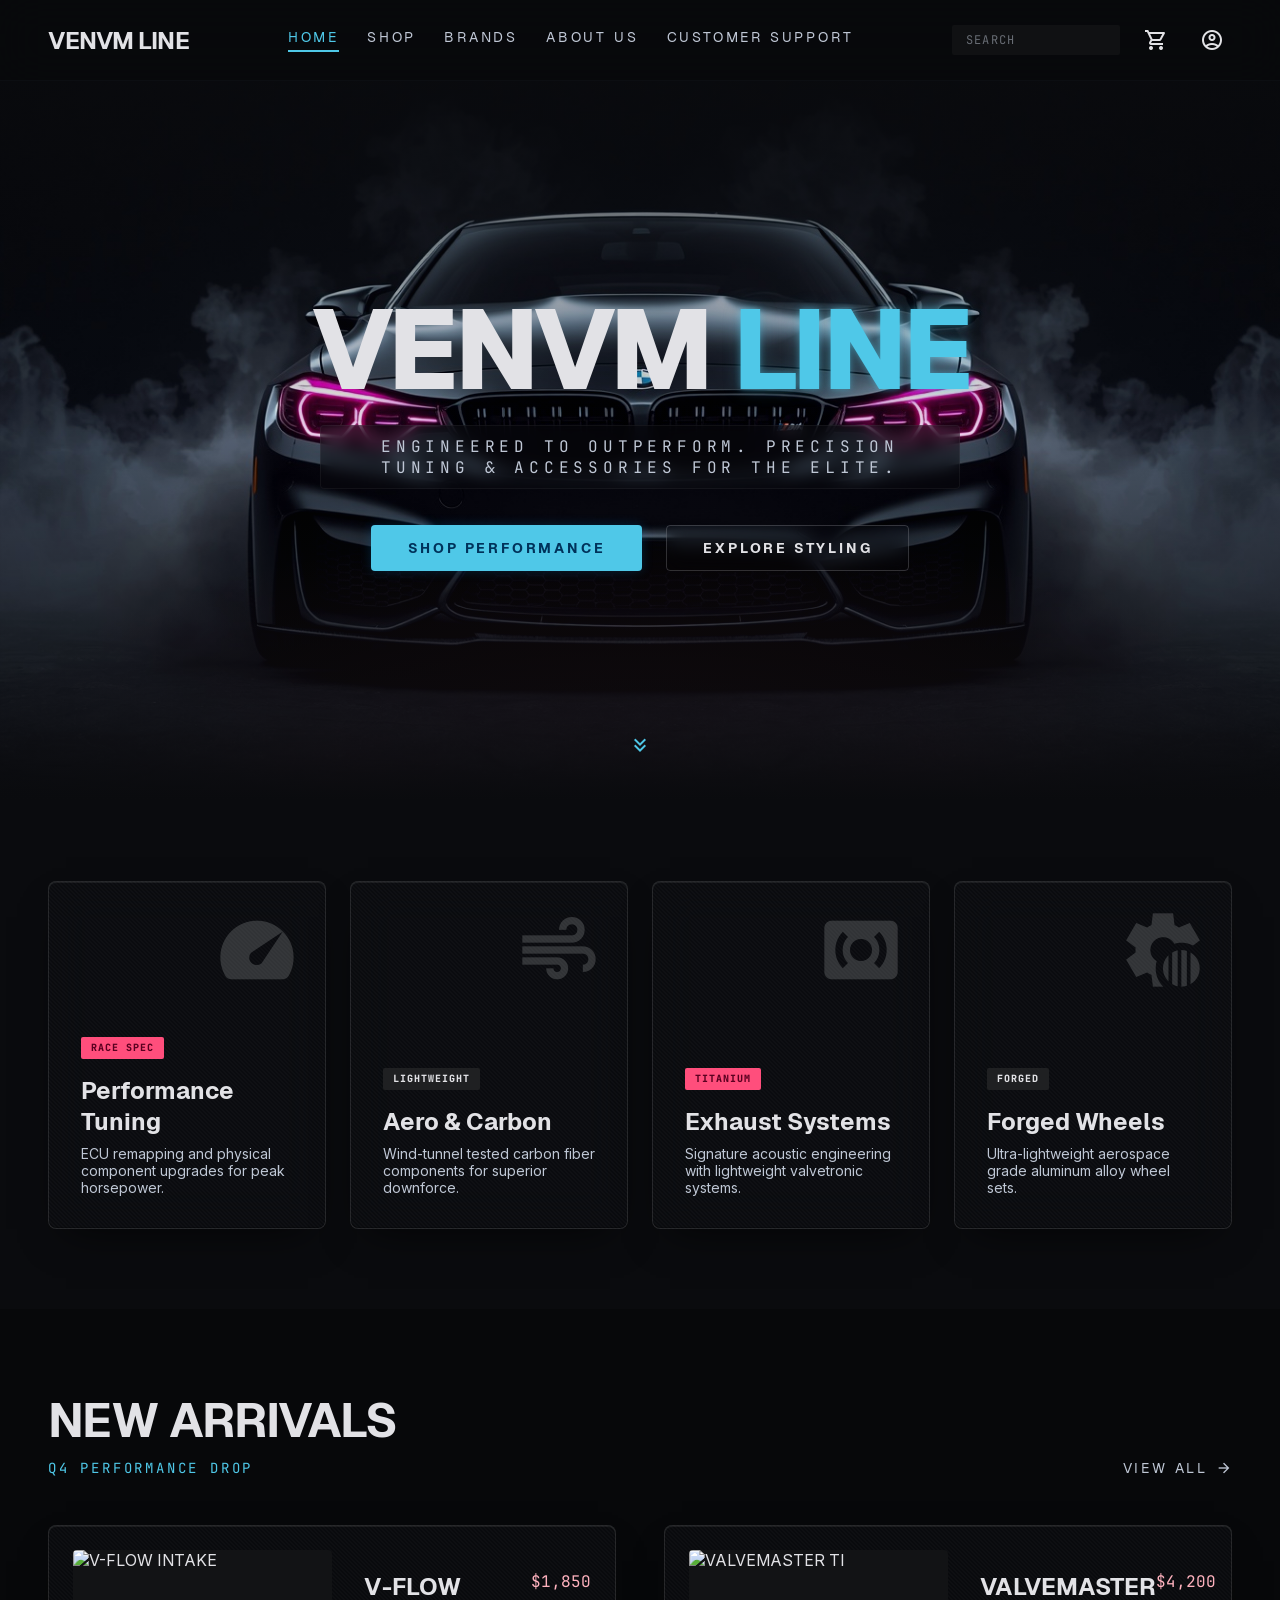
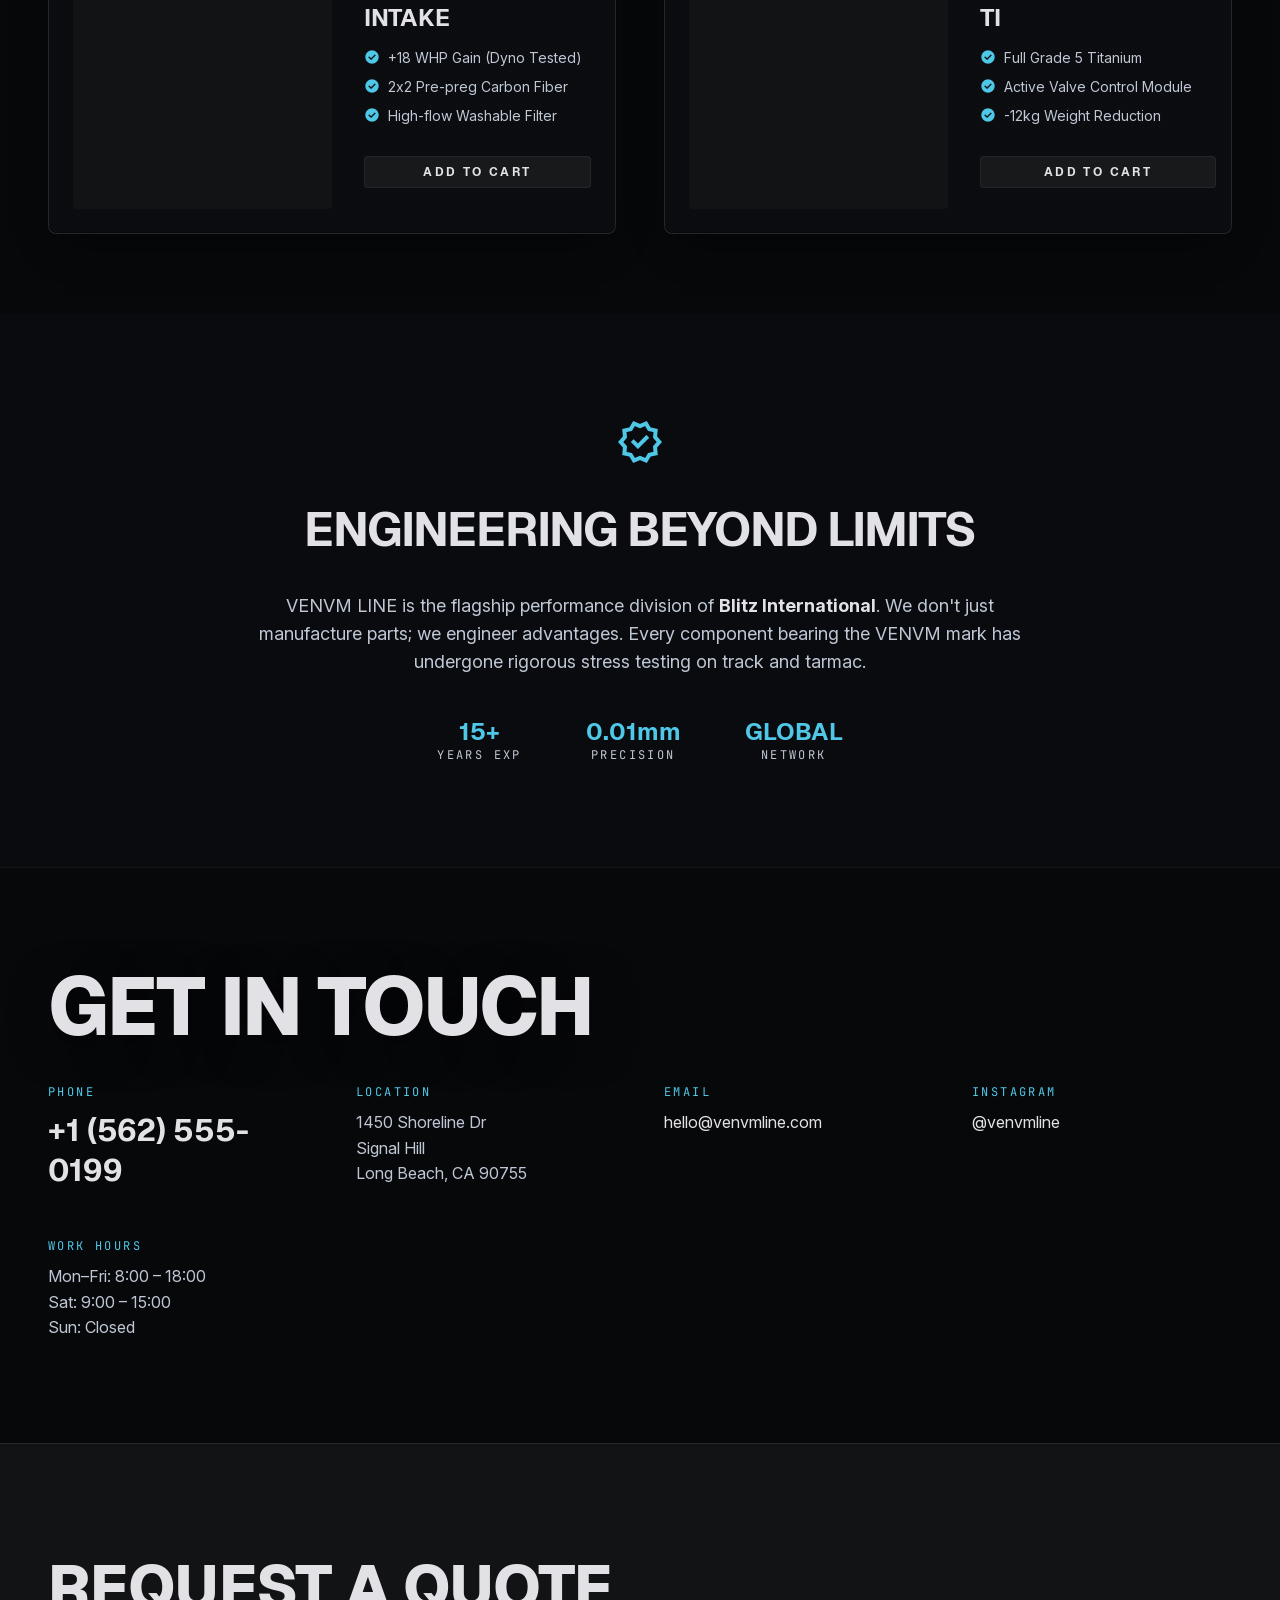
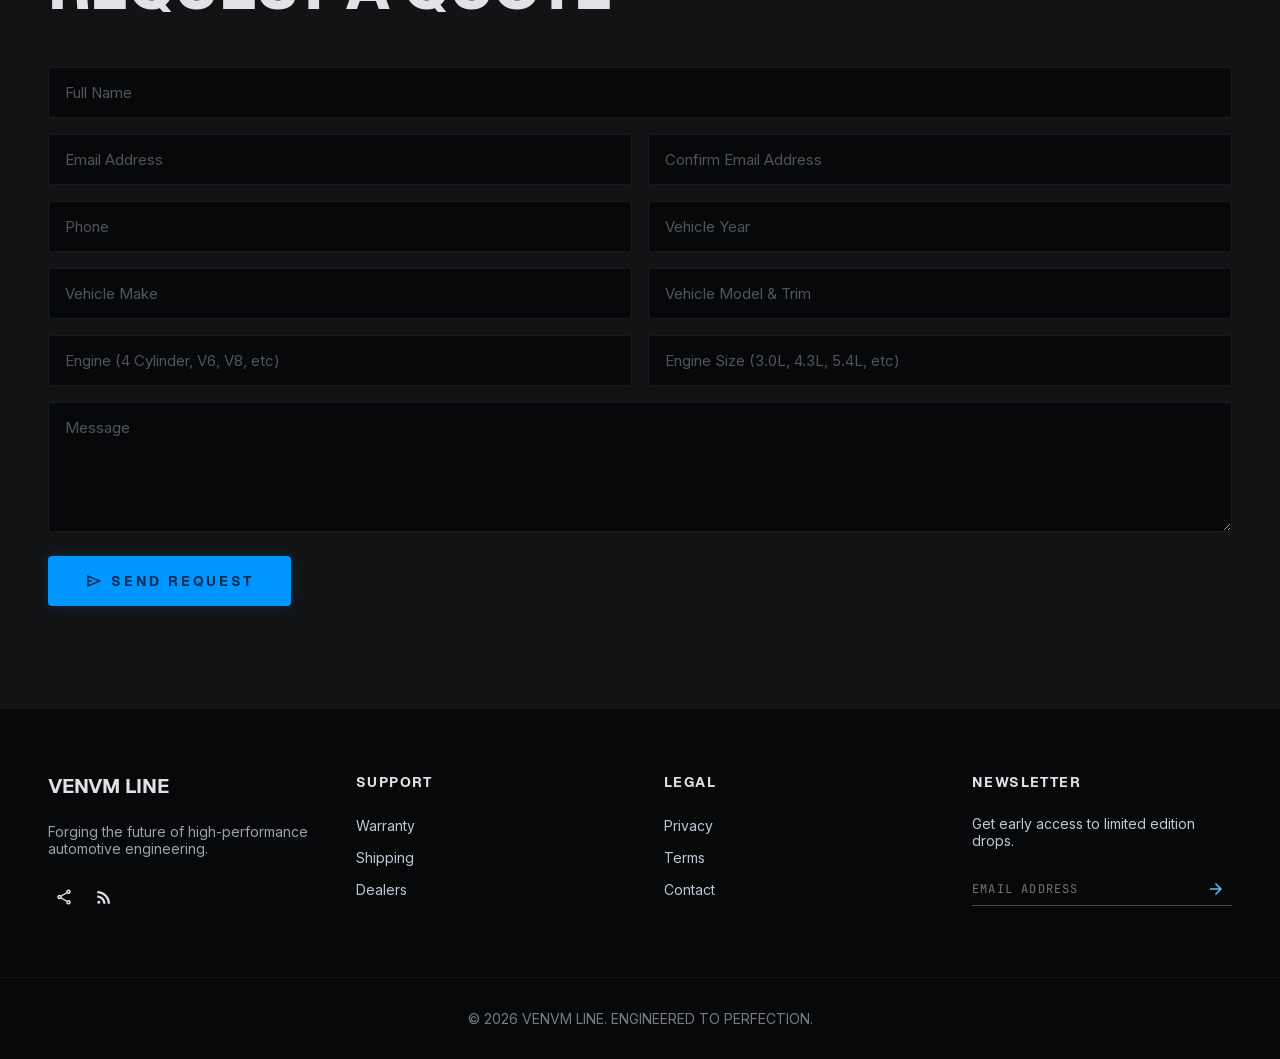
==== commit 9c621cd3: "Add files via upload" ====
--- a/index.html
+++ b/index.html
@@ -8,6 +8,9 @@
 
 <!-- Design-system tokens, fonts &amp; effects (local, relative paths) -->
 <link rel="stylesheet" href="ds/styles.css">
+
+<!-- Material Symbols icon font (optional — icons degrade gracefully if offline) -->
+<link rel="stylesheet" href="https://fonts.googleapis.com/css2?family=Material+Symbols+Outlined:opsz,wght,FILL,GRAD@20..48,100..700,0..1,-50..200&display=swap">
 
 <style>
   * { box-sizing: border-box; }
@@ -30,21 +33,18 @@
 <body>
 <div id="root"></div>
 
-<!-- React (production UMD) -->
-<script crossorigin src="https://unpkg.com/react@18/umd/react.production.min.js"></script>
-<script crossorigin src="https://unpkg.com/react-dom@18/umd/react-dom.production.min.js"></script>
+<!-- React (production UMD, self-hosted — no external CDN required) -->
+<script src="vendor/react.production.min.js"></script>
+<script src="vendor/react-dom.production.min.js"></script>
 
 <!-- VENVM LINE design-system component bundle (defines window.VENVMLINEDesignSystem_2d12f7) -->
 <script src="ds/_ds_bundle.js"></script>
 
-<!-- Babel standalone — transpiles the JSX app at load -->
-<script src="https://unpkg.com/@babel/standalone@7/babel.min.js"></script>
-
-<!-- The storefront app (JSX). Babel compiles & runs this after the page loads; it sets window.StorefrontApp. -->
-<script type="text/babel" data-presets="react" src="StorefrontApp.jsx"></script>
+<!-- Storefront app — pre-compiled from JSX to plain JS (no in-browser Babel). Sets window.StorefrontApp. -->
+<script src="StorefrontApp.js"></script>
 
 <!-- Mount -->
-<script type="text/babel" data-presets="react">
+<script>
   (function mount() {
     var App = window.StorefrontApp;
     if (!App) { return setTimeout(mount, 30); }
